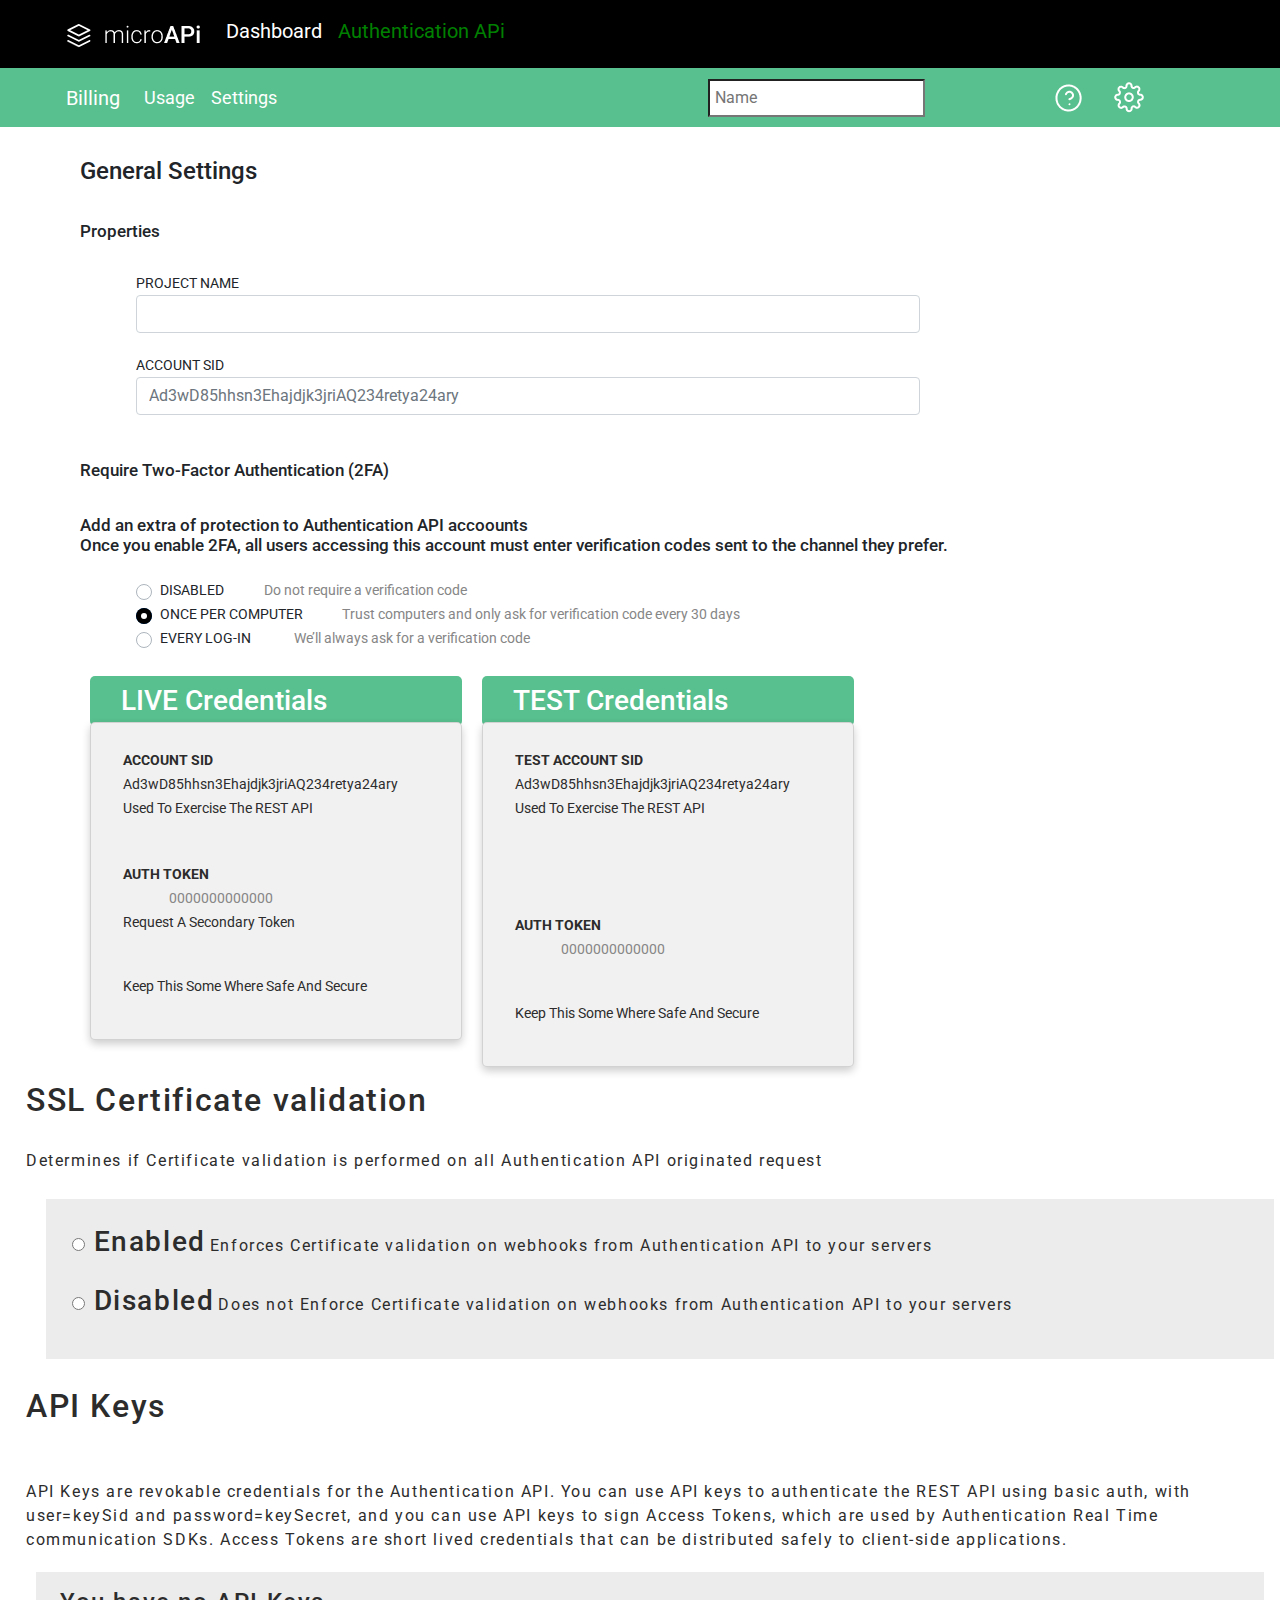
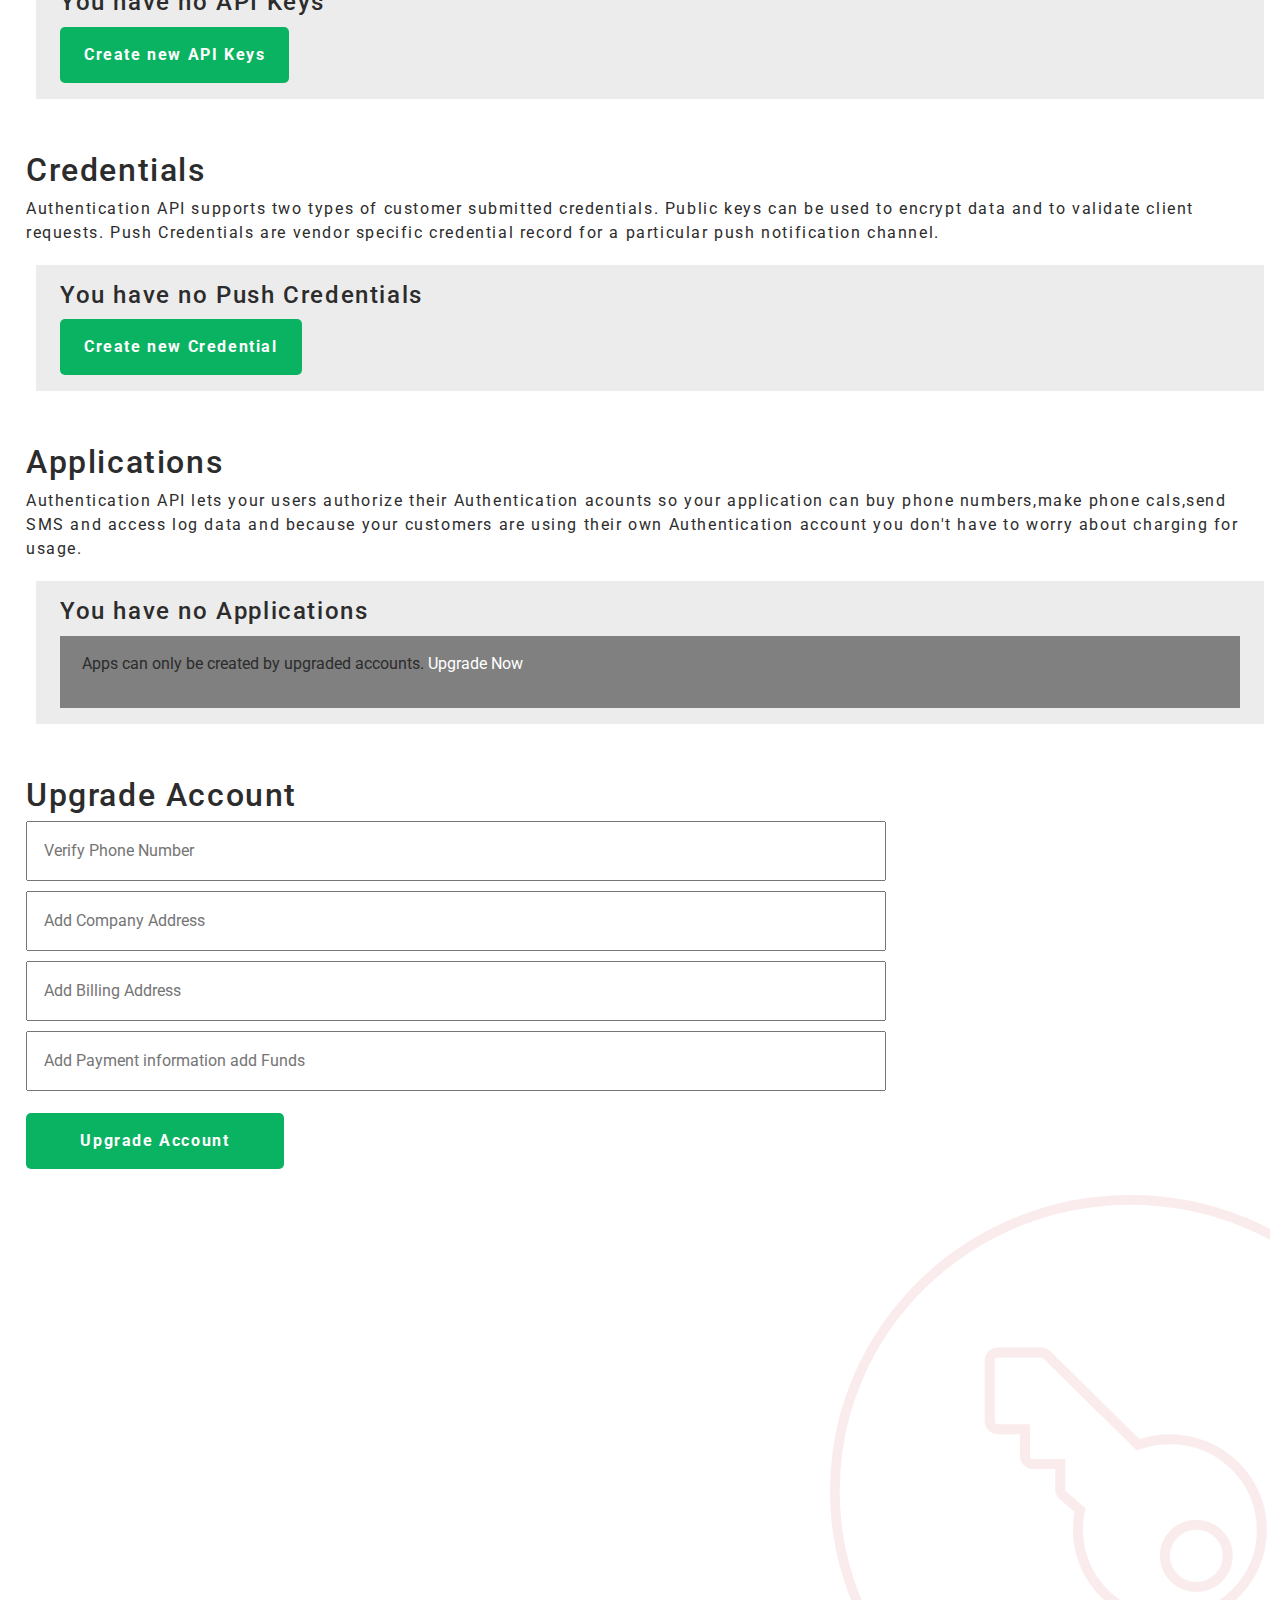
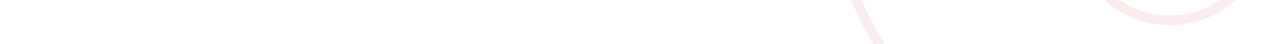
==== authset.html @ 9a60c69c "Upgrade" ====
<!doctype html>
<html lang="en">
  <head>
    <title>MicroApi</title>
    <!-- Required meta tags -->
    <meta charset="utf-8">
    <meta name="viewport" content="width=device-width, initial-scale=1, shrink-to-fit=no">

    <!-- Bootstrap CSS -->
    <link href='https://fonts.googleapis.com/css?family=Roboto' rel='stylesheet'>
    <link rel="stylesheet" href="https://stackpath.bootstrapcdn.com/bootstrap/4.3.1/css/bootstrap.min.css" integrity="sha384-ggOyR0iXCbMQv3Xipma34MD+dH/1fQ784/j6cY/iJTQUOhcWr7x9JvoRxT2MZw1T" crossorigin="anonymous">
    <link rel="stylesheet" href="css/authset.css">
</head>
  <body>
    <div class="second1">
      <div class="first">
          <nav class="navbar navbar-expand-lg navbar-light ">
              <a class="navbar-brand" href="index.html" style="color: white !important;">
                <img src="assets/logo.png">
              </a>                 
                <ul class="navbar-nav mr-auto mt-2 mt-lg-0">
                  <li class="nav-item active">
                      <a class="nav-link" href="index.html" class="five" style=" color:white; margin-bottom:6px; font-size: 20px !important;">Dashboard</a>
                    </li>
                  <li class="nav-item active">
                      <a class="nav-link" href="authapi.html" class="five" style=" color:green; margin-bottom:6px; font-size: 20px !important;">Authentication APi</a>
                    </li>
                  
                </ul>
          
              </div>
            </nav>
      </div>
  </div>
    <div class="second">
        <div class="first">
            <nav class="navbar navbar-expand-lg navbar-light ">
                <a class="navbar-brand" href="billings.html" style="color: white !important;">Billing</a>
            
                <button class="navbar-toggler" type="button" data-toggle="collapse" data-target="#navbarTogglerDemo02" aria-controls="navbarTogglerDemo02" aria-expanded="false" aria-label="Toggle navigation">
                  <span class="navbar-toggler-icon"></span>
                </button>
              
                <div class="collapse navbar-collapse" id="navbarTogglerDemo02">
                  <ul class="navbar-nav mr-auto mt-2 mt-lg-0">
                    <li class="nav-item active">
                      <a class="nav-link" href="usage.html" class="five"style="color:white; font-size: 18px   !important; " >Usage </a>
                    </li>
                    <li class="nav-item active">
                        <a class="nav-link" href="authset.html" class="five" style=" color:white; font-size: 18px !important;">Settings</a>
                      </li>
                    
                  </ul>
                  <form class="form-inline my-2 my-lg-0">
                    <input type="text"  placeholder="Name" id="one" style="margin-right: 100px;">
                    <img src="assets/help-circle.png" alt="" class="img1">
                    <img src="assets/settings (1).png" alt="" class="img1">
                  </form>
                </div>
              </nav>
        </div>
    </div>
          
            <section class="general">
                <div class="heading">
                    <h4>General Settings</h4>
                    <h6>Properties</h6>
                    
                </div>
                <div>
                    <form class="form">
                        <label for="name">PROJECT NAME</label>
                        <input class="form-control" type="text" id="name" />
                        
                        <label for="name">ACCOUNT SID</label>
                        <input class="form-control" type="text" id="name" placeholder="Ad3wD85hhsn3Ehajdjk3jriAQ234retya24ary" />
                        
                    </form>
                        
                        <div class="req">
                            <h6 class="req1">Require Two-Factor Authentication (2FA)</h6>
                            <h6 class="req2">Add an extra of protection to Authentication API accoounts 
                            <br>
                            Once you enable 2FA, all users accessing this account must enter verification codes sent to the channel they prefer.</h6>
                        </div>
                    
                                        
                    <!-- Group of default radios -  -->
                        <div class="radios">
                            
                    <div class="custom-control custom-radio">
                      <input type="radio" class="custom-control-input" id="defaultGroupExample1" name="groupOfDefaultRadios">
                      <label class="custom-control-label" for="defaultGroupExample1">
                                            DISABLED<span>Do not require a verification code</span> </label>
                    </div>
    
                    <!-- Group of default radios - option 2 -->
                    <div class="custom-control custom-radio">
                      <input type="radio" class="custom-control-input" id="defaultGroupExample2" name="groupOfDefaultRadios" checked>
                      <label class="custom-control-label" for="defaultGroupExample2">
                                            ONCE PER COMPUTER<span>Trust computers and only ask for verification code every 30 days</span> </label>
                    </div>
    
                    <!-- Group of default radios - option 3 -->
                    <div class="custom-control custom-radio">
                      <input type="radio" class="custom-control-input" id="defaultGroupExample3" name="groupOfDefaultRadios">
                      <label class="custom-control-label" for="defaultGroupExample3">
                                            EVERY LOG-IN <span>We’ll always ask for a verification code</span> </label>
                    </div>
                           
            
                </div>
                
                
                <div>
                    
                </div>
              
            </section>
          
          </div>
          
    <div class="container mt-4">
        <div class="row">
            <div class="column">
                <div><h3 class="rectangle">LIVE Credentials</h3></div>
              <div class="card">                  
                  <div class="card_text">
                      <p class="capz"><b>ACCOUNT SID </b><br>
                        Ad3wD85hhsn3Ehajdjk3jriAQ234retya24ary <br> Used to exercise the REST API                
                    </p>
                    </div>
<br>
                    <div class="capz">
                        <p><b> AUTH TOKEN</b><br>
                        <span class="fa fa-eye ey"> &nbsp 0000000000000</span>
                        <br>  Request a Secondary Token</p>
                        <p class="tok">Keep this some where safe and secure</p>
                    </div>
                    
            </div>
            </div>
    
            <div class="column">
                <div><h3 class="rectangle">TEST Credentials</h3></div>
              <div class="card">
                <div class="card_text">
                    <p class="capz"><b> TEST ACCOUNT SID </b><br>
                        Ad3wD85hhsn3Ehajdjk3jriAQ234retya24ary <br> Used to exercise the REST API
                  </p>
                  </div>
<br>
                  <div class="capz">
                      <p><b> AUTH TOKEN</b><br>
                      <span class="fa fa-eye ey"> &nbsp 0000000000000</span>
                      <br> <p class="space"></p> </p>
                      <p class="tok">Keep this some where safe and secure</p>
                  </div>
              </div>
            </div>    
          </div>
    </div>
    </div>    
  <section class="ssl-certificate-container">
    <div class="title-and-check-container">
      <div class="title-container">
        <h2>SSL Certificate validation</h2>
        <p>Determines if Certificate validation is performed on all Authentication API originated request</p>
      </div>
      <div class="checks">
        <div class="enablement">
        <h3><input type="radio" class="radio-btn" name="enable">  Enabled</h3>
        <p>Enforces Certificate validation on webhooks from Authentication API to your servers</p>
        </div>
        <div class="enablement">
          <h3><input type="radio" class="radio-btn" name="enable"> Disabled</h3>
          <p>Does not Enforce Certificate validation on webhooks from Authentication API to your servers</p>
        </div>
      </div>
    </div>
    <div class="api-keys-container div-style">
      <h2 class="div-style-title api-key mt-5 py-5">API Keys</h2>
      <p class="div-style-text">API Keys are revokable credentials for the Authentication API. You can use API keys to authenticate the REST API using basic auth, with user=keySid and password=keySecret, and you can use API keys to sign Access Tokens, which are used by Authentication Real Time communication SDKs. Access Tokens are short lived credentials that can be distributed safely to client-side applications.</p>
      <div class="confirm-ownership">
        <h4>You have no API Keys</h4>
        <button class="btn tablet-pos">Create new API Keys</button>
      </div>
    </div>
    <div class="credentials-container div-style">
      <h2 class="div-style-title">Credentials</h2>
      <p class="div-style-text">Authentication API supports two types of customer submitted credentials. Public keys can be used to encrypt data and to validate client requests. Push Credentials are vendor specific credential record for a particular push notification channel.</p>
      <div class="confirm-ownership">
        <h4>You have no Push Credentials</h4>
        <button class="btn">Create new Credential</button>
      </div>
    </div>
    <div class="applications-container div-style">
      <h2 class="div-style-title">Applications</h2>
      <p class="div-style-text">Authentication API lets your users authorize their Authentication acounts so your application can buy phone numbers,make phone cals,send SMS and access log data and because your customers are using their own Authentication account you don't have to worry about charging for usage. </p>
        <div class="confirm-ownership info-container">
          <h4>You have no Applications</h4>
          <div class="info">
            <i class="fa fa-info-circle"></i> <p> Apps can only be created by upgraded accounts. <a href="#">Upgrade Now</a></p>
          </div>
        </div>
    </div>

    <div class="upgrade-account-form-container div-style">
      <h2 class="div-style-title mobile-pos">Upgrade Account</h2>
      <form action="" class="upgrade-form">
        <input class="upgrade-input-field" type="text" placeholder="Verify Phone Number">
        <input class="upgrade-input-field"  type="text" placeholder="Add Company Address">
        <input class="upgrade-input-field"  type="text" placeholder="Add Billing Address">
        <input class="upgrade-input-field"  type="text" placeholder="Add Payment information add Funds">
        <button class="btn upgrade-btn">Upgrade Account</button>
      </form>
    </div>

    <!-- <div class="pricing-container">
      <button class="features-pricing-btn btn">Features & Pricing</button>
      <button class="get-started-btn btn">Get Started</button>
    </div>
    <div class="description-text-container">
      <p class="description-text">
        Authentication API allows you to implement a two-factor Authentication (2FA), password-less login and phone verification into your applications.
      </p>
      <p class="description-text">
        it supports voice calls,SMS,software and hardware tokens as well as modern push notification Authentication.
      </p>
    </div> -->
      <div class="background-image">
        <svg width="440" height="449" viewBox="0 0 440 449" fill="none" xmlns="http://www.w3.org/2000/svg">
          <g opacity="0.1">
            <path
              d="M300.34 586.874C137.072 586.874 4.8407 456.513 4.8407 295.857C4.8407 135.201 137.072 4.8404 300.34 4.8404C463.609 4.8404 595.84 135.201 595.84 295.857C595.84 456.513 463.609 586.874 300.34 586.874Z"
              stroke="#D14E4E" stroke-width="9.6808" />
            <path
              d="M249.491 317.917L250.03 315.103L247.874 313.215L232.988 300.181C232.123 299.423 231.435 298.497 230.966 297.468C230.497 296.439 230.256 295.328 230.256 294.205V274V269H225.256H203.214C198.6 269 194.988 265.335 194.988 260.972V239.259V234.259H189.988H167.946C163.332 234.259 159.721 230.594 159.721 226.231V165.435C159.721 161.071 163.332 157.407 167.946 157.407L210.961 157.407C213.166 157.407 215.267 158.271 216.804 159.784C216.804 159.784 216.804 159.785 216.804 159.785L305.965 247.614L308.129 249.746L311.019 248.808C320.09 245.861 329.787 244.259 339.874 244.259C390.747 244.259 431.858 284.864 431.859 334.795C431.859 384.883 390.905 425.333 339.873 425.333C289.001 425.333 247.889 384.728 247.889 334.796C247.889 329.027 248.443 323.387 249.491 317.917ZM366.324 329.796C349.026 329.796 334.874 343.629 334.874 360.852C334.874 378.074 349.026 391.907 366.324 391.907C383.623 391.907 397.775 378.074 397.775 360.852C397.775 343.629 383.623 329.796 366.324 329.796Z"
              stroke="#D14E4E" stroke-width="10" />
          </g>
        </svg>
      </div>
  </section>


    <!-- Optional JavaScript -->
    <!-- jQuery first, then Popper.js, then Bootstrap JS -->
    <script src="https://code.jquery.com/jquery-3.3.1.slim.min.js" integrity="sha384-q8i/X+965DzO0rT7abK41JStQIAqVgRVzpbzo5smXKp4YfRvH+8abtTE1Pi6jizo" crossorigin="anonymous"></script>
    <script src="https://cdnjs.cloudflare.com/ajax/libs/popper.js/1.14.7/umd/popper.min.js" integrity="sha384-UO2eT0CpHqdSJQ6hJty5KVphtPhzWj9WO1clHTMGa3JDZwrnQq4sF86dIHNDz0W1" crossorigin="anonymous"></script>
    <script src="https://stackpath.bootstrapcdn.com/bootstrap/4.3.1/js/bootstrap.min.js" integrity="sha384-JjSmVgyd0p3pXB1rRibZUAYoIIy6OrQ6VrjIEaFf/nJGzIxFDsf4x0xIM+B07jRM" crossorigin="anonymous"></script>
  </body>
</html>
---- css/authset.css ----
.first{
    margin-left:50px;
    margin-right: 120px;
}
.second{
    background: #58BF8E
}
.second1{
  background:black;
}

.img1{
    margin-left: 30px;
}

.four{
    background-image: url(./Vector\ \(8\).png) right !important;
}
#one{
    background: url(./Vector\ \(8\).png) right no-repeat;
    background-color: white ;
    background-position-x: 150px;
    padding: 5px 5px;
    
}
.five{
    font-size: 100px !important;
}
a:hover{
    border-bottom: 2px solid white !important;
}



@media(max-width:375px){
    .first{
        margin-left: 10px;
        margin-right: 10px;
    }
    .img1{
        margin-left: 10px;
    }
}



@media(min-width:376px) and (max-width:500px){
    .first{
        margin-left: 10px;
        margin-right: 10px;
    }
}


@media(min-width:501px) and (max-width:768px){
    .first{
        margin-left: 10px;
        margin-right: 10px;
    }

}

@media(min-width:769px) and (max-width:1200px){
    .first{
        margin-left: 10px;
        margin-right: 10px;
    }

}
/* desktop styles  */
@media only screen and (min-width:961px){
    /* styles for ssl certificate container */
    .ssl-certificate-container{
        position: relative;
        margin:10px;
    }
    .title-and-check-container{
      margin:10px 0px;
      padding:1rem;
      height: 200px;
    }
    .title-and-check-container h2{
      letter-spacing: var(--mainSpacing);
      color:var(--mainBlack);
    }
    .title-and-check-container p{
      letter-spacing: var(--mainSpacing);
      color:var(--mainBlack);
    }
    
    
    .checks{
      padding:1rem;
      margin-top: 10px;
      margin-bottom: 10px;
      margin-left: 20px;
      background:var(--mainGrey);
      width:100%;
    
    }
    .enablement{
      margin:10px;
    }
    .checks radio,h3,p{
      display:inline-block;
    }
    
    .checks h3,p{
      color:var(--mainBlack);
    }
    .checks h3{
      letter-spacing: var(--mainSpacing);
    }
    .div-style{
      margin:10px 0;
      padding:1rem;
    }
    .div-style-title{
      color:var(--mainBlack);
      letter-spacing: var(--mainSpacing);
      margin-bottom: 7px;
    }
    .div-style-text{
      color:var(--mainBlack);
      letter-spacing: var(--mainSpacing);
      margin-bottom: 10px;
      /* font-family: 'Overpass', sans-serif; */
    }
    .confirm-ownership{
      background:var(--mainGrey);
      width:100%;
      padding:1rem 1.5rem;
      margin:10px;
    }
    .confirm-ownership h4{
      color:var(--mainBlack);
      margin-bottom:10px;
      letter-spacing: var(--mainSpacing);
    }
    .credentials-container{
      margin:10px 0;
      margin-bottom: 10px;
      padding: 1rem;
    }
    .info{
      background:grey;
      padding:1rem 1.4rem;
    }
    .fa-info-circle{
      color:var(--mainWhite);
      cursor: pointer;
    }
    .info a{
      text-decoration: none;
      color:var(--mainWhite);
    }
    
    .upgrade-form{
      display:flex;
      flex-direction: column;
      justify-content: space-between;
      width:70%;
    }
    .upgrade-input-field{
      padding:1rem;
      margin-bottom: 10px;
      transition: var(--maingTransition);
      font-size: 1em;
    }
    .upgrade-input-field:hover{
      border:2px solid var(--mainGreen);
    }
    .upgrade-btn{
      margin-top:12px;
      width:30%;
    }
    
    .btn{
      padding:1rem 1.5rem;
      border:none;
      background:var(--mainGreen);
      color:var(--mainWhite);
      font-weight: bold;
      letter-spacing: var(--mainSpacing);
      transition:var(--maingTransition);
      cursor: pointer;
      margin-right:10px;
      border-radius: 5px;
    }
    .btn:hover{
      background:var(--mainWhite);
      border:1px solid var(--mainGreen);
      color:var(--mainGreen);
    }
    .description-text-container{
      margin:10px 0px;
      padding:1rem;
    }
    .description-text{
      color:var(--mainBlack);
      letter-spacing: var(--mainSpacing);
      margin:10px;
    }
    .background-image{
      position: absolute;
      right: 0px;
    }
    /* end of styles for the ssl certificate container */
    }
    /* end of desktop styles */
    /* ============================== */
    /* mobile styles  */
@media only screen and (max-width:400px){
    /* styles for ssl certificate container */

  .ssl-certificate-container{
    display: flex;
    flex-direction: column;
    margin:10px;
  }
  .title-and-check-container{
    display: flex;
    flex-direction: column;
    margin:10px 0px;
    padding:1rem;
  }
  .title-and-check-container h2{
    letter-spacing: var(--mainSpacing);
    font-size:1em;
    color:var(--mainBlack);
  }
  .title-and-check-container p{
    font-size: .9rem;
    letter-spacing: var(--mainSpacing);
    color:var(--mainBlack);
  }

.checks{
  padding:1rem;
  margin-top: 10px;
  margin-bottom: 10px;
  background:var(--mainGrey);
  width:100%;
  display: flex;

}
.checks radio,h3,p{
  display:inline-block;
}
.checks h3,p{
  color:var(--mainBlack);

}
.checks h3{
  letter-spacing: var(--mainSpacing);
}

.div-style{
  margin:10px 0;
  padding:1rem;
  text-align: center;
}
.div-style-title{
  color:var(--mainBlack);
  letter-spacing: var(--mainSpacing);
  margin-bottom: 7px;
  text-align: center;
}
.div-style-text{
  color:var(--mainBlack);
  letter-spacing: var(--mainSpacing);
  margin-bottom: 10px;
}

.confirm-ownership{
  background:var(--mainGrey);
  width:100%;
  padding:1rem 1.5rem;
  margin:10px;
  display: flex;
  flex-direction: column;
  justify-content: space-between;
}
.confirm-ownership h4{
  text-align: center;
  color:var(--mainBlack);
  margin-bottom:20px;
  letter-spacing: var(--mainSpacing);
}
.info-container{
  display:flex;
}
.info{
  background:grey;
  padding:1rem 1.4rem;
  display: flex;
  flex-direction: column;
}
.fa-info-circle{
  color:var(--mainWhite);
  cursor: pointer;
  text-align: center;
  font-size: 2rem;
}
.info a{
  text-decoration: none;
  color:var(--mainWhite);
}

.upgrade-form{
  display:flex;
  flex-direction: column;
  justify-content: space-between;
  width:100%;
  margin:auto;
}
.mobile-pos{
  text-align: center;
  margin-bottom: 10px;
}
.upgrade-input-field{
  padding:1rem;
  margin-bottom: 10px;
  transition: var(--maingTransition);
  font-size: 1em;
}
.upgrade-input-field:hover{
  border:2px solid var(--mainGreen);
}
.upgrade-btn{
  margin-top:12px;
  width:30%;
}

.btn{
  padding:1rem 1.5rem;
  border:none;
  background:var(--mainGreen);
  color:var(--mainWhite);
  font-weight: bold;
  letter-spacing: var(--mainSpacing);
  transition:var(--maingTransition);
  cursor: pointer;
  margin-right:10px;
  border-radius: 5px;
}
.btn:hover{
  background:var(--mainWhite);
  border:1px solid var(--mainGreen);
  color:var(--mainGreen);
}
.description-text-container{
  margin:10px 0px;
  padding:1rem;
}
.description-text{
  color:var(--mainBlack);
  letter-spacing: var(--mainSpacing);
  margin:10px;
}
.background-image{
  position: absolute;
  right: 0px;
}
/* end of styles for the ssl certificate container */

  .btn{
    padding:1rem 1.5rem;
    border:none;
    background:var(--mainGreen);
    color:var(--mainWhite);
    font-weight: bold;
    letter-spacing: var(--mainSpacing);
    transition:var(--maingTransition);
    cursor: pointer;
    margin-right:10px;
    border-radius: 5px;
    width:100%;
  }
  .btn:hover{
    background:var(--mainWhite);
    border:1px solid var(--mainGreen);
    color:var(--mainGreen);
  }
  .description-text-container{
    margin:10px 0px;
    padding:1rem;
    display: flex;
    flex-direction: column;

  }
  .description-text{
    color:var(--mainBlack);
    letter-spacing: var(--mainSpacing);
    margin:10px;
    flex-wrap: wrap;

  }
  .background-image{
    position: absolute;
    right: 0px;
  }
/* end of styles for the ssl certificate container */
}
/* end of mobile styles */
/* ======================================= */
/* browser defaults styles resets */
*{
    margin:0;
    padding:0;
    box-sizing: border-box;
  }
  /* style varibles */
  :root{
    --maingTransition:all 0.3s linear;
    --mainSpacing:0.1rem;
    --mainBlack:#2c2c2c;
    --mainGrey:#ececec;
    --mainWhite:#fff;
    --mainGreen:#0ab361;
  }
  * {
    box-sizing: border-box;
  }
  
  /* Float four columns side by side */
  .column {
    width: 35%;
    height:100%;
    padding: 0 10px;
  }
  
  /* Remove extra left and right margins, due to padding */
  .row {margin: 0 -5px;}
  
  /* Clear floats after the columns */
  .row:after {
    content: "";
    display: table;
    clear: both;
  }
  .card {
    box-shadow: 0 4px 8px 0 rgba(0, 0, 0, 0.2);
    padding: 16px;    
    background: #F2F1F1;
    /* border: 1px solid #926262; */
/* box-sizing: border-box; */
border-radius: 5px;
transition: 2s;
margin: -12px 0;

    
  }
  .card:hover{

  }


.capz{
    font-family: Roboto;
    font-style: normal;
    font-weight: normal;
    font-size: 14px;
    line-height: 24px;
    text-transform: capitalize;
    margin: 9px 16px;

}

p.tok {
    margin-top: 24px;
}

p.space {
    margin: 46px 0;
}

h3.rectangle {
    background: #58BF8E;
    border-radius: 5px;
    padding: 8px 31px;
    transition: 2s;
    color: #fff;
    width: 372px;
}
h3.rectangle:hover{
    background:#fff;
    color: #000;
}

@media screen and (max-width: 600px) {
    .column {
      width: 100%;
      display: block;
      margin-bottom: 20px;    
      margin: 16px -33px
    }

    .capz{
        margin: 0 -12px;
    }
  }
  .general {
    margin: 0px 80px;
    margin-top: 30px;
}

h2{
    margin-bottom: 30px;
    
}

h6 {
    font-size: 105%;
    margin-top: 35px
}

.heading {
    margin-bottom: 50px;
}

.form {
    position: relative;
    width: 70%;
    left: 5%;
    padding: px;
    top: -20px
}

label {
    font-size: 85%
}

.form-control {
    margin-bottom: 20px;    
}

label {
    margin-bottom: -5px;
}



.radios {
    display: block;
    position: ;
    margin-top: 15px;
    left: 4%;
    margin-left: 5%;
}

.req h6{
    position: relative;
    font-size: ;
    top: -10px
}
.req2 {
    position: relative;
    top: 10px;
}

.radio1 p{
    position: absolute;
    color: aqua;
}

span {
    position: relative;
    left: 40px;
    color: #868686;
}

.custom-radio .custom-control-input:checked~.custom-control-label::before,
.custom-radio .custom-control-input:checked~.custom-control-label::after {
    background-color: black;  /* green */
    /* this bg image SVG is just a white circle, you can replace it with any valid SVG code */
    border-radius: 50%;
}
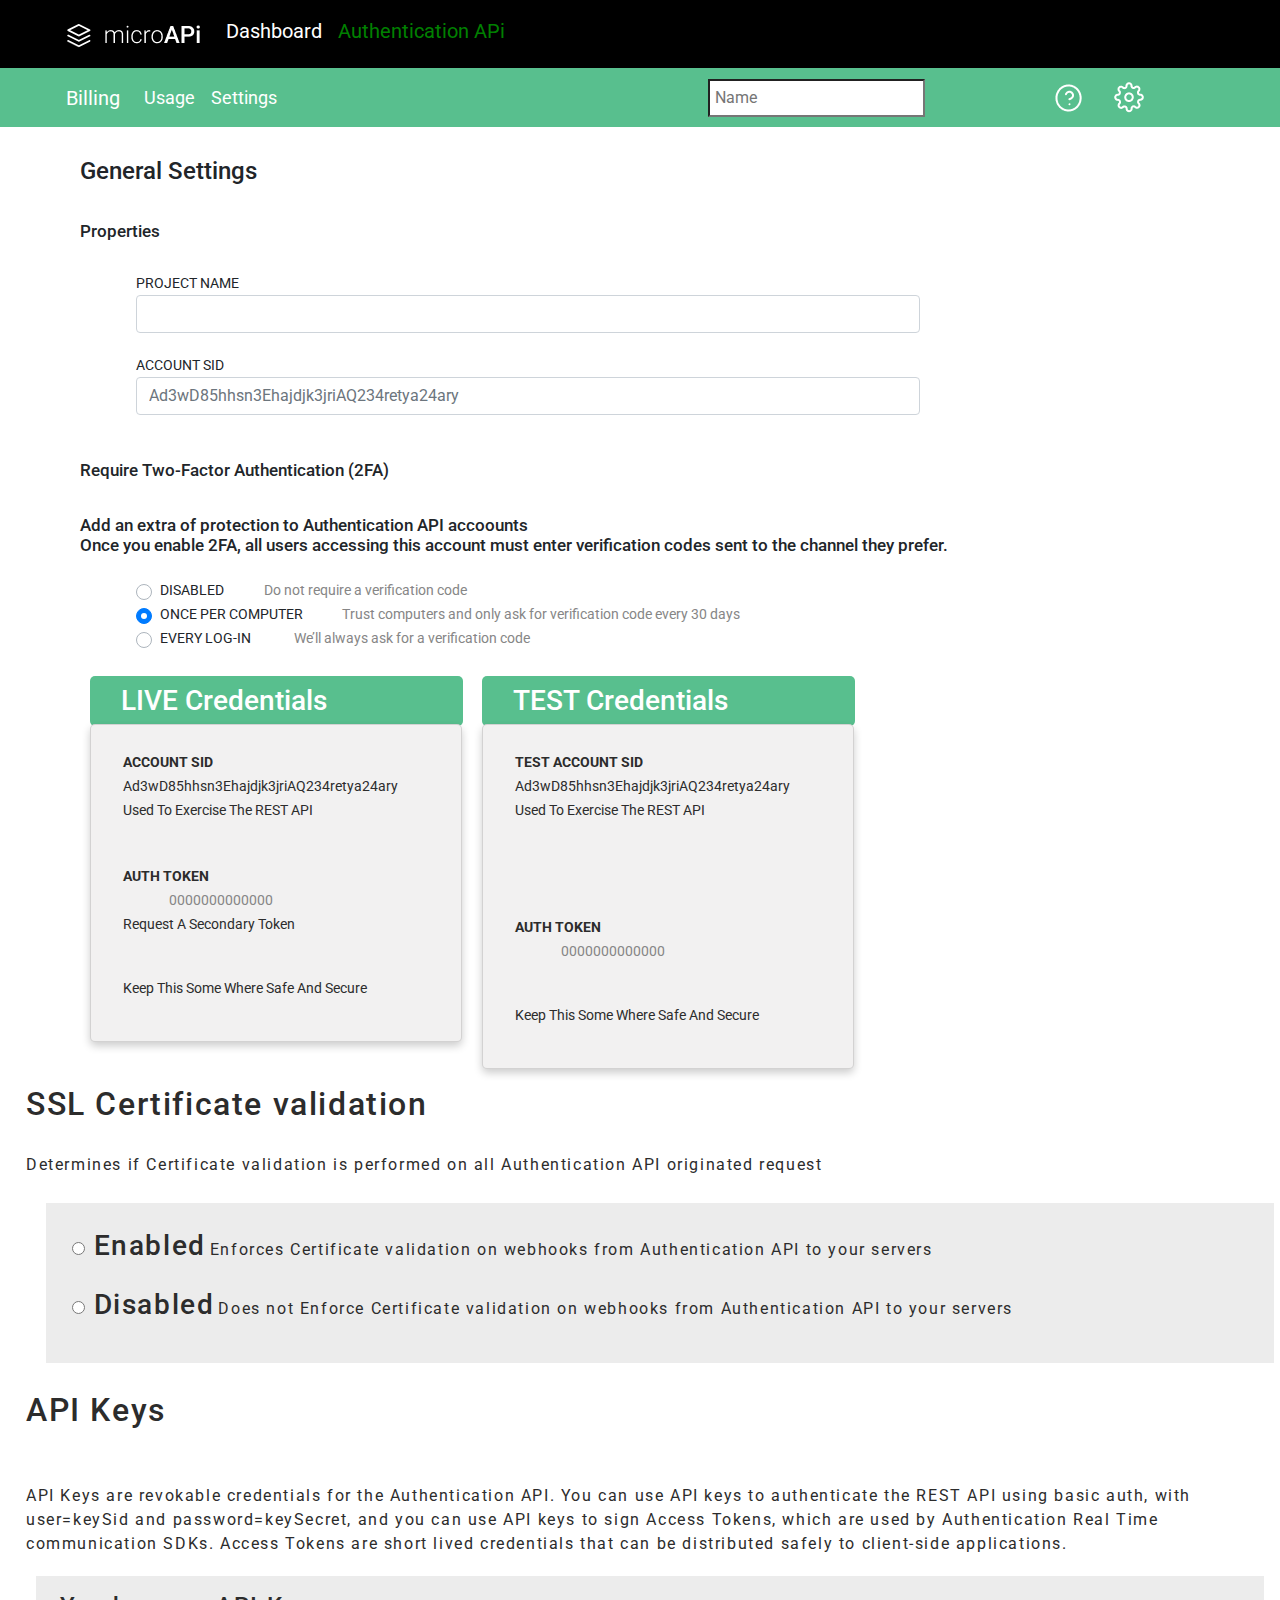
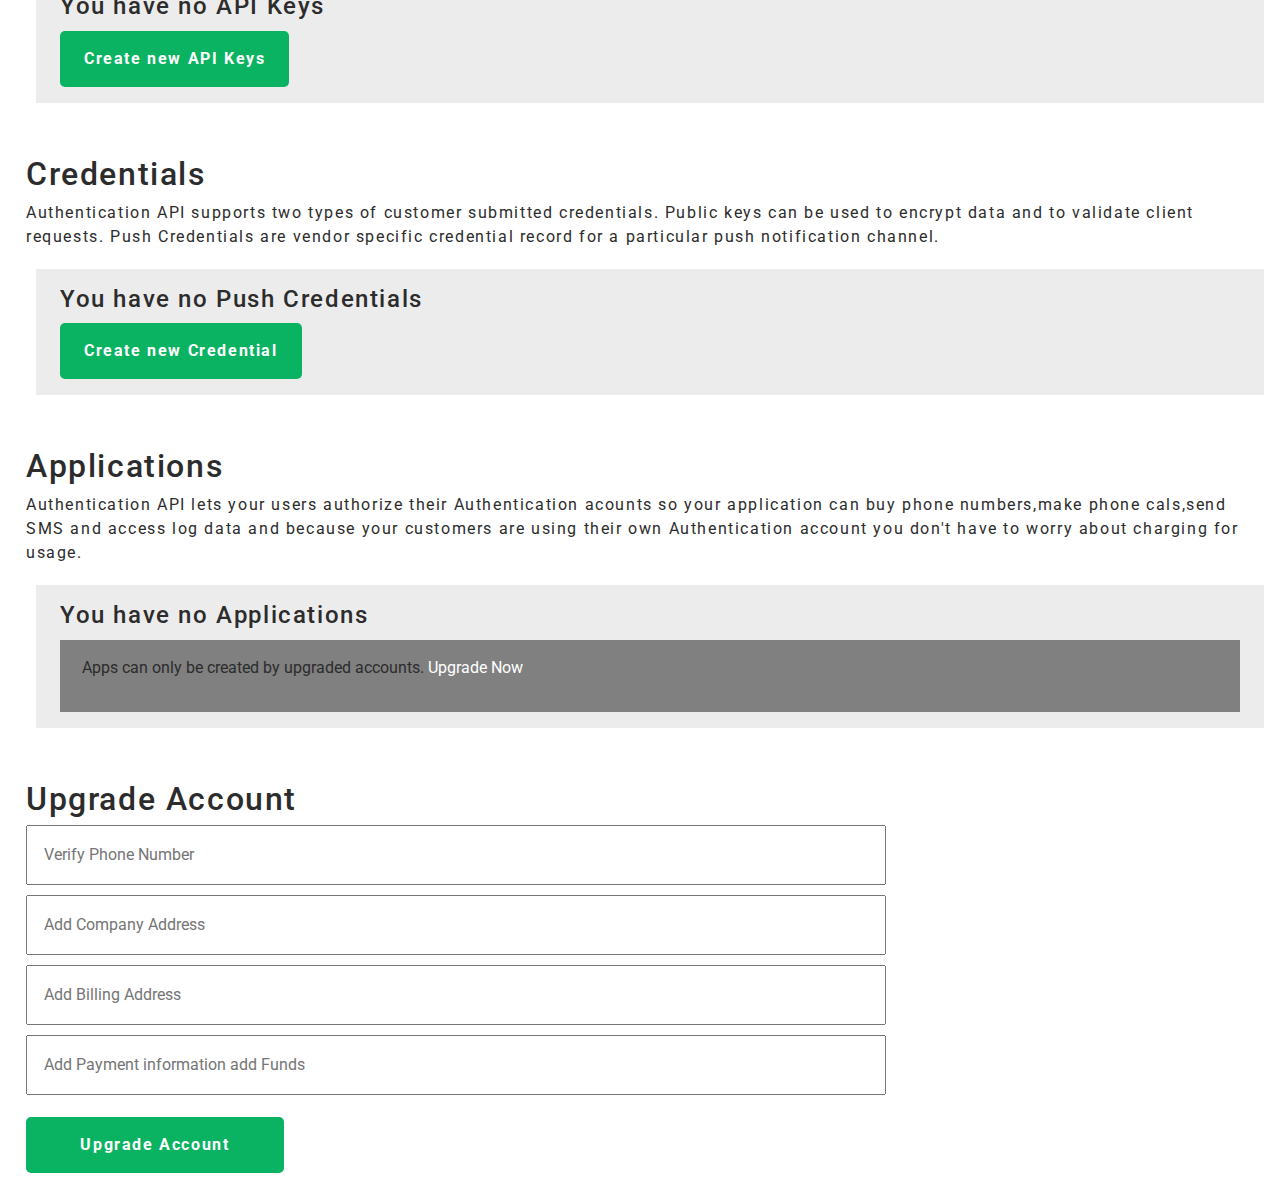
==== commit 0a1e17c4: "Updates" ====
--- a/authset.html
+++ b/authset.html
@@ -1,166 +1,176 @@
 <!doctype html>
 <html lang="en">
-  <head>
-    <title>MicroApi</title>
-    <!-- Required meta tags -->
-    <meta charset="utf-8">
-    <meta name="viewport" content="width=device-width, initial-scale=1, shrink-to-fit=no">
-
-    <!-- Bootstrap CSS -->
-    <link href='https://fonts.googleapis.com/css?family=Roboto' rel='stylesheet'>
-    <link rel="stylesheet" href="https://stackpath.bootstrapcdn.com/bootstrap/4.3.1/css/bootstrap.min.css" integrity="sha384-ggOyR0iXCbMQv3Xipma34MD+dH/1fQ784/j6cY/iJTQUOhcWr7x9JvoRxT2MZw1T" crossorigin="anonymous">
-    <link rel="stylesheet" href="css/authset.css">
+
+<head>
+  <title>MicroApi</title>
+  <!-- Required meta tags -->
+  <meta charset="utf-8">
+  <meta name="viewport" content="width=device-width, initial-scale=1, shrink-to-fit=no">
+
+  <!-- Bootstrap CSS -->
+  <link href='https://fonts.googleapis.com/css?family=Roboto' rel='stylesheet'>
+  <link rel="stylesheet" href="https://stackpath.bootstrapcdn.com/bootstrap/4.3.1/css/bootstrap.min.css" integrity="sha384-ggOyR0iXCbMQv3Xipma34MD+dH/1fQ784/j6cY/iJTQUOhcWr7x9JvoRxT2MZw1T" crossorigin="anonymous">
+  <link rel="stylesheet" href="css/authset.css">
 </head>
-  <body>
-    <div class="second1">
-      <div class="first">
-          <nav class="navbar navbar-expand-lg navbar-light ">
-              <a class="navbar-brand" href="index.html" style="color: white !important;">
-                <img src="assets/logo.png">
-              </a>                 
-                <ul class="navbar-nav mr-auto mt-2 mt-lg-0">
-                  <li class="nav-item active">
-                      <a class="nav-link" href="index.html" class="five" style=" color:white; margin-bottom:6px; font-size: 20px !important;">Dashboard</a>
-                    </li>
-                  <li class="nav-item active">
-                      <a class="nav-link" href="authapi.html" class="five" style=" color:green; margin-bottom:6px; font-size: 20px !important;">Authentication APi</a>
-                    </li>
-                  
-                </ul>
-          
-              </div>
-            </nav>
-      </div>
-  </div>
-    <div class="second">
-        <div class="first">
-            <nav class="navbar navbar-expand-lg navbar-light ">
-                <a class="navbar-brand" href="billings.html" style="color: white !important;">Billing</a>
-            
-                <button class="navbar-toggler" type="button" data-toggle="collapse" data-target="#navbarTogglerDemo02" aria-controls="navbarTogglerDemo02" aria-expanded="false" aria-label="Toggle navigation">
-                  <span class="navbar-toggler-icon"></span>
-                </button>
-              
-                <div class="collapse navbar-collapse" id="navbarTogglerDemo02">
-                  <ul class="navbar-nav mr-auto mt-2 mt-lg-0">
-                    <li class="nav-item active">
-                      <a class="nav-link" href="usage.html" class="five"style="color:white; font-size: 18px   !important; " >Usage </a>
-                    </li>
-                    <li class="nav-item active">
-                        <a class="nav-link" href="authset.html" class="five" style=" color:white; font-size: 18px !important;">Settings</a>
-                      </li>
-                    
-                  </ul>
-                  <form class="form-inline my-2 my-lg-0">
-                    <input type="text"  placeholder="Name" id="one" style="margin-right: 100px;">
-                    <img src="assets/help-circle.png" alt="" class="img1">
-                    <img src="assets/settings (1).png" alt="" class="img1">
-                  </form>
-                </div>
-              </nav>
-        </div>
-    </div>
-          
-            <section class="general">
-                <div class="heading">
-                    <h4>General Settings</h4>
-                    <h6>Properties</h6>
-                    
-                </div>
-                <div>
-                    <form class="form">
-                        <label for="name">PROJECT NAME</label>
-                        <input class="form-control" type="text" id="name" />
-                        
-                        <label for="name">ACCOUNT SID</label>
-                        <input class="form-control" type="text" id="name" placeholder="Ad3wD85hhsn3Ehajdjk3jriAQ234retya24ary" />
-                        
-                    </form>
-                        
-                        <div class="req">
-                            <h6 class="req1">Require Two-Factor Authentication (2FA)</h6>
-                            <h6 class="req2">Add an extra of protection to Authentication API accoounts 
-                            <br>
-                            Once you enable 2FA, all users accessing this account must enter verification codes sent to the channel they prefer.</h6>
-                        </div>
-                    
-                                        
-                    <!-- Group of default radios -  -->
-                        <div class="radios">
-                            
-                    <div class="custom-control custom-radio">
-                      <input type="radio" class="custom-control-input" id="defaultGroupExample1" name="groupOfDefaultRadios">
-                      <label class="custom-control-label" for="defaultGroupExample1">
-                                            DISABLED<span>Do not require a verification code</span> </label>
-                    </div>
-    
-                    <!-- Group of default radios - option 2 -->
-                    <div class="custom-control custom-radio">
-                      <input type="radio" class="custom-control-input" id="defaultGroupExample2" name="groupOfDefaultRadios" checked>
-                      <label class="custom-control-label" for="defaultGroupExample2">
-                                            ONCE PER COMPUTER<span>Trust computers and only ask for verification code every 30 days</span> </label>
-                    </div>
-    
-                    <!-- Group of default radios - option 3 -->
-                    <div class="custom-control custom-radio">
-                      <input type="radio" class="custom-control-input" id="defaultGroupExample3" name="groupOfDefaultRadios">
-                      <label class="custom-control-label" for="defaultGroupExample3">
-                                            EVERY LOG-IN <span>We’ll always ask for a verification code</span> </label>
-                    </div>
-                           
-            
-                </div>
-                
-                
-                <div>
-                    
-                </div>
-              
-            </section>
-          
-          </div>
-          
-    <div class="container mt-4">
-        <div class="row">
-            <div class="column">
-                <div><h3 class="rectangle">LIVE Credentials</h3></div>
-              <div class="card">                  
-                  <div class="card_text">
-                      <p class="capz"><b>ACCOUNT SID </b><br>
-                        Ad3wD85hhsn3Ehajdjk3jriAQ234retya24ary <br> Used to exercise the REST API                
-                    </p>
-                    </div>
-<br>
-                    <div class="capz">
-                        <p><b> AUTH TOKEN</b><br>
-                        <span class="fa fa-eye ey"> &nbsp 0000000000000</span>
-                        <br>  Request a Secondary Token</p>
-                        <p class="tok">Keep this some where safe and secure</p>
-                    </div>
-                    
+
+<body>
+  <div class="second1">
+    <div class="first">
+        <nav class="navbar navbar-expand-lg navbar-light ">
+            <a class="navbar-brand" href="#" style="color: white !important;">
+              <img src="assets/logo.png">
+            </a>
+              <ul class="navbar-nav mr-auto mt-2 mt-lg-0">
+                <li class="nav-item active">
+                    <a class="nav-link" href="index.html" class="five" style=" color:white; margin-bottom:6px; font-size: 20px !important;">Dashboard</a>
+                  </li>
+                <li class="nav-item active">
+                    <a class="nav-link" href="authapi.html" class="five" style=" color:green; margin-bottom:6px; font-size: 20px !important;">Authentication APi</a>
+                  </li>
+
+              </ul>
+
             </div>
-            </div>
-    
-            <div class="column">
-                <div><h3 class="rectangle">TEST Credentials</h3></div>
-              <div class="card">
-                <div class="card_text">
-                    <p class="capz"><b> TEST ACCOUNT SID </b><br>
-                        Ad3wD85hhsn3Ehajdjk3jriAQ234retya24ary <br> Used to exercise the REST API
-                  </p>
-                  </div>
-<br>
-                  <div class="capz">
-                      <p><b> AUTH TOKEN</b><br>
-                      <span class="fa fa-eye ey"> &nbsp 0000000000000</span>
-                      <br> <p class="space"></p> </p>
-                      <p class="tok">Keep this some where safe and secure</p>
-                  </div>
-              </div>
-            </div>    
-          </div>
-    </div>
-    </div>    
+          </nav>
+    </div>
+</div>
+
+
+  <div class="second">
+    <div class="first">
+      <nav class="navbar navbar-expand-lg navbar-light ">
+        <a class="navbar-brand" href="billings.html" style="color: white !important;">Billing</a>
+
+        <button class="navbar-toggler" type="button" data-toggle="collapse" data-target="#navbarTogglerDemo02" aria-controls="navbarTogglerDemo02" aria-expanded="false" aria-label="Toggle navigation">
+          <span class="navbar-toggler-icon"></span>
+        </button>
+
+        <div class="collapse navbar-collapse" id="navbarTogglerDemo02">
+          <ul class="navbar-nav mr-auto mt-2 mt-lg-0">
+            <li class="nav-item active">
+              <a class="nav-link" href="usage.html" class="five" style="color:white; font-size: 18px   !important; ">Usage </a>
+            </li>
+            <li class="nav-item active">
+              <a class="nav-link" href="authset.html" class="five" style=" color:white; font-size: 18px !important;">Settings</a>
+            </li>
+
+          </ul>
+          <form class="form-inline my-2 my-lg-0">
+            <input type="text" placeholder="Name" id="one" style="margin-right: 100px;">
+            <img src="assets/help-circle.png" alt="" class="img1">
+            <img src="assets/settings (1).png" alt="" class="img1">
+          </form>
+        </div>
+      </nav>
+    </div>
+  </div>
+
+  <section class="general">
+    <div class="heading">
+      <h4>General Settings</h4>
+      <h6>Properties</h6>
+
+    </div>
+    <div>
+      <form class="form">
+        <label for="name">PROJECT NAME</label>
+        <input class="form-control" type="text" id="name" />
+
+        <label for="name">ACCOUNT SID</label>
+        <input class="form-control" type="text" id="name" placeholder="Ad3wD85hhsn3Ehajdjk3jriAQ234retya24ary" />
+
+      </form>
+
+      <div class="req">
+        <h6 class="req1">Require Two-Factor Authentication (2FA)</h6>
+        <h6 class="req2">Add an extra of protection to Authentication API accoounts
+          <br>
+          Once you enable 2FA, all users accessing this account must enter verification codes sent to the channel they prefer.</h6>
+      </div>
+
+
+      <!-- Group of default radios -  -->
+      <div class="radios">
+
+        <div class="custom-control custom-radio">
+          <input type="radio" class="custom-control-input" id="defaultGroupExample1" name="groupOfDefaultRadios">
+          <label class="custom-control-label" for="defaultGroupExample1">
+            DISABLED<span>Do not require a verification code</span> </label>
+        </div>
+
+        <!-- Group of default radios - option 2 -->
+        <div class="custom-control custom-radio">
+          <input type="radio" class="custom-control-input" id="defaultGroupExample2" name="groupOfDefaultRadios" checked>
+          <label class="custom-control-label" for="defaultGroupExample2">
+            ONCE PER COMPUTER<span>Trust computers and only ask for verification code every 30 days</span> </label>
+        </div>
+
+        <!-- Group of default radios - option 3 -->
+        <div class="custom-control custom-radio">
+          <input type="radio" class="custom-control-input" id="defaultGroupExample3" name="groupOfDefaultRadios">
+          <label class="custom-control-label" for="defaultGroupExample3">
+            EVERY LOG-IN <span>We’ll always ask for a verification code</span> </label>
+        </div>
+
+
+      </div>
+
+
+      <div>
+
+      </div>
+
+  </section>
+
+  </div>
+
+  <div class="container mt-4">
+    <div class="row">
+      <div class="column">
+        <div>
+          <h3 class="rectangle">LIVE Credentials</h3>
+        </div>
+        <div class="card">
+          <div class="card_text">
+            <p class="capz"><b>ACCOUNT SID </b><br>
+              Ad3wD85hhsn3Ehajdjk3jriAQ234retya24ary <br> Used to exercise the REST API
+            </p>
+          </div>
+          <br>
+          <div class="capz">
+            <p><b> AUTH TOKEN</b><br>
+              <span class="fa fa-eye ey"> &nbsp 0000000000000</span>
+              <br> Request a Secondary Token</p>
+            <p class="tok">Keep this some where safe and secure</p>
+          </div>
+
+        </div>
+      </div>
+
+      <div class="column">
+        <div>
+          <h3 class="rectangle">TEST Credentials</h3>
+        </div>
+        <div class="card">
+          <div class="card_text">
+            <p class="capz"><b> TEST ACCOUNT SID </b><br>
+              Ad3wD85hhsn3Ehajdjk3jriAQ234retya24ary <br> Used to exercise the REST API
+            </p>
+          </div>
+          <br>
+          <div class="capz">
+            <p><b> AUTH TOKEN</b><br>
+              <span class="fa fa-eye ey"> &nbsp 0000000000000</span>
+              <br>
+            <p class="space"></p>
+            </p>
+            <p class="tok">Keep this some where safe and secure</p>
+          </div>
+        </div>
+      </div>
+    </div>
+  </div>
+  </div>
   <section class="ssl-certificate-container">
     <div class="title-and-check-container">
       <div class="title-container">
@@ -169,8 +179,8 @@
       </div>
       <div class="checks">
         <div class="enablement">
-        <h3><input type="radio" class="radio-btn" name="enable">  Enabled</h3>
-        <p>Enforces Certificate validation on webhooks from Authentication API to your servers</p>
+          <h3><input type="radio" class="radio-btn" name="enable"> Enabled</h3>
+          <p>Enforces Certificate validation on webhooks from Authentication API to your servers</p>
         </div>
         <div class="enablement">
           <h3><input type="radio" class="radio-btn" name="enable"> Disabled</h3>
@@ -180,7 +190,8 @@
     </div>
     <div class="api-keys-container div-style">
       <h2 class="div-style-title api-key mt-5 py-5">API Keys</h2>
-      <p class="div-style-text">API Keys are revokable credentials for the Authentication API. You can use API keys to authenticate the REST API using basic auth, with user=keySid and password=keySecret, and you can use API keys to sign Access Tokens, which are used by Authentication Real Time communication SDKs. Access Tokens are short lived credentials that can be distributed safely to client-side applications.</p>
+      <p class="div-style-text">API Keys are revokable credentials for the Authentication API. You can use API keys to authenticate the REST API using basic auth, with user=keySid and password=keySecret, and you can use API keys to sign Access
+        Tokens, which are used by Authentication Real Time communication SDKs. Access Tokens are short lived credentials that can be distributed safely to client-side applications.</p>
       <div class="confirm-ownership">
         <h4>You have no API Keys</h4>
         <button class="btn tablet-pos">Create new API Keys</button>
@@ -188,7 +199,8 @@
     </div>
     <div class="credentials-container div-style">
       <h2 class="div-style-title">Credentials</h2>
-      <p class="div-style-text">Authentication API supports two types of customer submitted credentials. Public keys can be used to encrypt data and to validate client requests. Push Credentials are vendor specific credential record for a particular push notification channel.</p>
+      <p class="div-style-text">Authentication API supports two types of customer submitted credentials. Public keys can be used to encrypt data and to validate client requests. Push Credentials are vendor specific credential record for a particular
+        push notification channel.</p>
       <div class="confirm-ownership">
         <h4>You have no Push Credentials</h4>
         <button class="btn">Create new Credential</button>
@@ -196,22 +208,24 @@
     </div>
     <div class="applications-container div-style">
       <h2 class="div-style-title">Applications</h2>
-      <p class="div-style-text">Authentication API lets your users authorize their Authentication acounts so your application can buy phone numbers,make phone cals,send SMS and access log data and because your customers are using their own Authentication account you don't have to worry about charging for usage. </p>
-        <div class="confirm-ownership info-container">
-          <h4>You have no Applications</h4>
-          <div class="info">
-            <i class="fa fa-info-circle"></i> <p> Apps can only be created by upgraded accounts. <a href="#">Upgrade Now</a></p>
-          </div>
-        </div>
+      <p class="div-style-text">Authentication API lets your users authorize their Authentication acounts so your application can buy phone numbers,make phone cals,send SMS and access log data and because your customers are using their own
+        Authentication account you don't have to worry about charging for usage. </p>
+      <div class="confirm-ownership info-container">
+        <h4>You have no Applications</h4>
+        <div class="info">
+          <i class="fa fa-info-circle"></i>
+          <p> Apps can only be created by upgraded accounts. <a href="#">Upgrade Now</a></p>
+        </div>
+      </div>
     </div>
 
     <div class="upgrade-account-form-container div-style">
       <h2 class="div-style-title mobile-pos">Upgrade Account</h2>
       <form action="" class="upgrade-form">
         <input class="upgrade-input-field" type="text" placeholder="Verify Phone Number">
-        <input class="upgrade-input-field"  type="text" placeholder="Add Company Address">
-        <input class="upgrade-input-field"  type="text" placeholder="Add Billing Address">
-        <input class="upgrade-input-field"  type="text" placeholder="Add Payment information add Funds">
+        <input class="upgrade-input-field" type="text" placeholder="Add Company Address">
+        <input class="upgrade-input-field" type="text" placeholder="Add Billing Address">
+        <input class="upgrade-input-field" type="text" placeholder="Add Payment information add Funds">
         <button class="btn upgrade-btn">Upgrade Account</button>
       </form>
     </div>
@@ -228,25 +242,25 @@
         it supports voice calls,SMS,software and hardware tokens as well as modern push notification Authentication.
       </p>
     </div> -->
-      <div class="background-image">
-        <svg width="440" height="449" viewBox="0 0 440 449" fill="none" xmlns="http://www.w3.org/2000/svg">
-          <g opacity="0.1">
-            <path
-              d="M300.34 586.874C137.072 586.874 4.8407 456.513 4.8407 295.857C4.8407 135.201 137.072 4.8404 300.34 4.8404C463.609 4.8404 595.84 135.201 595.84 295.857C595.84 456.513 463.609 586.874 300.34 586.874Z"
-              stroke="#D14E4E" stroke-width="9.6808" />
-            <path
-              d="M249.491 317.917L250.03 315.103L247.874 313.215L232.988 300.181C232.123 299.423 231.435 298.497 230.966 297.468C230.497 296.439 230.256 295.328 230.256 294.205V274V269H225.256H203.214C198.6 269 194.988 265.335 194.988 260.972V239.259V234.259H189.988H167.946C163.332 234.259 159.721 230.594 159.721 226.231V165.435C159.721 161.071 163.332 157.407 167.946 157.407L210.961 157.407C213.166 157.407 215.267 158.271 216.804 159.784C216.804 159.784 216.804 159.785 216.804 159.785L305.965 247.614L308.129 249.746L311.019 248.808C320.09 245.861 329.787 244.259 339.874 244.259C390.747 244.259 431.858 284.864 431.859 334.795C431.859 384.883 390.905 425.333 339.873 425.333C289.001 425.333 247.889 384.728 247.889 334.796C247.889 329.027 248.443 323.387 249.491 317.917ZM366.324 329.796C349.026 329.796 334.874 343.629 334.874 360.852C334.874 378.074 349.026 391.907 366.324 391.907C383.623 391.907 397.775 378.074 397.775 360.852C397.775 343.629 383.623 329.796 366.324 329.796Z"
-              stroke="#D14E4E" stroke-width="10" />
-          </g>
-        </svg>
-      </div>
+    <div class="background-image">
+      <svg width="440" height="449" viewBox="0 0 440 449" fill="none" xmlns="http://www.w3.org/2000/svg">
+        <g opacity="0.1">
+          <path d="M300.34 586.874C137.072 586.874 4.8407 456.513 4.8407 295.857C4.8407 135.201 137.072 4.8404 300.34 4.8404C463.609 4.8404 595.84 135.201 595.84 295.857C595.84 456.513 463.609 586.874 300.34 586.874Z" stroke="#D14E4E"
+            stroke-width="9.6808" />
+          <path
+            d="M249.491 317.917L250.03 315.103L247.874 313.215L232.988 300.181C232.123 299.423 231.435 298.497 230.966 297.468C230.497 296.439 230.256 295.328 230.256 294.205V274V269H225.256H203.214C198.6 269 194.988 265.335 194.988 260.972V239.259V234.259H189.988H167.946C163.332 234.259 159.721 230.594 159.721 226.231V165.435C159.721 161.071 163.332 157.407 167.946 157.407L210.961 157.407C213.166 157.407 215.267 158.271 216.804 159.784C216.804 159.784 216.804 159.785 216.804 159.785L305.965 247.614L308.129 249.746L311.019 248.808C320.09 245.861 329.787 244.259 339.874 244.259C390.747 244.259 431.858 284.864 431.859 334.795C431.859 384.883 390.905 425.333 339.873 425.333C289.001 425.333 247.889 384.728 247.889 334.796C247.889 329.027 248.443 323.387 249.491 317.917ZM366.324 329.796C349.026 329.796 334.874 343.629 334.874 360.852C334.874 378.074 349.026 391.907 366.324 391.907C383.623 391.907 397.775 378.074 397.775 360.852C397.775 343.629 383.623 329.796 366.324 329.796Z"
+            stroke="#D14E4E" stroke-width="10" />
+        </g>
+      </svg>
+    </div>
   </section>
 
 
-    <!-- Optional JavaScript -->
-    <!-- jQuery first, then Popper.js, then Bootstrap JS -->
-    <script src="https://code.jquery.com/jquery-3.3.1.slim.min.js" integrity="sha384-q8i/X+965DzO0rT7abK41JStQIAqVgRVzpbzo5smXKp4YfRvH+8abtTE1Pi6jizo" crossorigin="anonymous"></script>
-    <script src="https://cdnjs.cloudflare.com/ajax/libs/popper.js/1.14.7/umd/popper.min.js" integrity="sha384-UO2eT0CpHqdSJQ6hJty5KVphtPhzWj9WO1clHTMGa3JDZwrnQq4sF86dIHNDz0W1" crossorigin="anonymous"></script>
-    <script src="https://stackpath.bootstrapcdn.com/bootstrap/4.3.1/js/bootstrap.min.js" integrity="sha384-JjSmVgyd0p3pXB1rRibZUAYoIIy6OrQ6VrjIEaFf/nJGzIxFDsf4x0xIM+B07jRM" crossorigin="anonymous"></script>
-  </body>
-</html>+  <!-- Optional JavaScript -->
+  <!-- jQuery first, then Popper.js, then Bootstrap JS -->
+  <script src="https://code.jquery.com/jquery-3.3.1.slim.min.js" integrity="sha384-q8i/X+965DzO0rT7abK41JStQIAqVgRVzpbzo5smXKp4YfRvH+8abtTE1Pi6jizo" crossorigin="anonymous"></script>
+  <script src="https://cdnjs.cloudflare.com/ajax/libs/popper.js/1.14.7/umd/popper.min.js" integrity="sha384-UO2eT0CpHqdSJQ6hJty5KVphtPhzWj9WO1clHTMGa3JDZwrnQq4sF86dIHNDz0W1" crossorigin="anonymous"></script>
+  <script src="https://stackpath.bootstrapcdn.com/bootstrap/4.3.1/js/bootstrap.min.js" integrity="sha384-JjSmVgyd0p3pXB1rRibZUAYoIIy6OrQ6VrjIEaFf/nJGzIxFDsf4x0xIM+B07jRM" crossorigin="anonymous"></script>
+</body>
+
+</html>
--- a/css/authset.css
+++ b/css/authset.css
@@ -1,584 +1,629 @@
-.first{
-    margin-left:50px;
-    margin-right: 120px;
-}
-.second{
-    background: #58BF8E
-}
-.second1{
-  background:black;
-}
-
-.img1{
-    margin-left: 30px;
-}
-
-.four{
-    background-image: url(./Vector\ \(8\).png) right !important;
-}
-#one{
-    background: url(./Vector\ \(8\).png) right no-repeat;
-    background-color: white ;
-    background-position-x: 150px;
-    padding: 5px 5px;
-    
-}
-.five{
-    font-size: 100px !important;
-}
-a:hover{
-    border-bottom: 2px solid white !important;
-}
-
-
-
-@media(max-width:375px){
-    .first{
-        margin-left: 10px;
-        margin-right: 10px;
-    }
-    .img1{
-        margin-left: 10px;
-    }
-}
-
-
-
-@media(min-width:376px) and (max-width:500px){
-    .first{
-        margin-left: 10px;
-        margin-right: 10px;
-    }
-}
-
-
-@media(min-width:501px) and (max-width:768px){
-    .first{
-        margin-left: 10px;
-        margin-right: 10px;
-    }
-
-}
-
-@media(min-width:769px) and (max-width:1200px){
-    .first{
-        margin-left: 10px;
-        margin-right: 10px;
-    }
-
-}
-/* desktop styles  */
-@media only screen and (min-width:961px){
-    /* styles for ssl certificate container */
-    .ssl-certificate-container{
-        position: relative;
-        margin:10px;
-    }
-    .title-and-check-container{
-      margin:10px 0px;
-      padding:1rem;
-      height: 200px;
-    }
-    .title-and-check-container h2{
-      letter-spacing: var(--mainSpacing);
-      color:var(--mainBlack);
-    }
-    .title-and-check-container p{
-      letter-spacing: var(--mainSpacing);
-      color:var(--mainBlack);
-    }
-    
-    
-    .checks{
-      padding:1rem;
-      margin-top: 10px;
-      margin-bottom: 10px;
-      margin-left: 20px;
-      background:var(--mainGrey);
-      width:100%;
-    
-    }
-    .enablement{
-      margin:10px;
-    }
-    .checks radio,h3,p{
-      display:inline-block;
-    }
-    
-    .checks h3,p{
-      color:var(--mainBlack);
-    }
-    .checks h3{
-      letter-spacing: var(--mainSpacing);
-    }
-    .div-style{
-      margin:10px 0;
-      padding:1rem;
-    }
-    .div-style-title{
-      color:var(--mainBlack);
-      letter-spacing: var(--mainSpacing);
-      margin-bottom: 7px;
-    }
-    .div-style-text{
-      color:var(--mainBlack);
-      letter-spacing: var(--mainSpacing);
-      margin-bottom: 10px;
-      /* font-family: 'Overpass', sans-serif; */
-    }
-    .confirm-ownership{
-      background:var(--mainGrey);
-      width:100%;
-      padding:1rem 1.5rem;
-      margin:10px;
-    }
-    .confirm-ownership h4{
-      color:var(--mainBlack);
-      margin-bottom:10px;
-      letter-spacing: var(--mainSpacing);
-    }
-    .credentials-container{
-      margin:10px 0;
-      margin-bottom: 10px;
-      padding: 1rem;
-    }
-    .info{
-      background:grey;
-      padding:1rem 1.4rem;
-    }
-    .fa-info-circle{
-      color:var(--mainWhite);
-      cursor: pointer;
-    }
-    .info a{
-      text-decoration: none;
-      color:var(--mainWhite);
-    }
-    
-    .upgrade-form{
-      display:flex;
-      flex-direction: column;
-      justify-content: space-between;
-      width:70%;
-    }
-    .upgrade-input-field{
-      padding:1rem;
-      margin-bottom: 10px;
-      transition: var(--maingTransition);
-      font-size: 1em;
-    }
-    .upgrade-input-field:hover{
-      border:2px solid var(--mainGreen);
-    }
-    .upgrade-btn{
-      margin-top:12px;
-      width:30%;
-    }
-    
-    .btn{
-      padding:1rem 1.5rem;
-      border:none;
-      background:var(--mainGreen);
-      color:var(--mainWhite);
-      font-weight: bold;
-      letter-spacing: var(--mainSpacing);
-      transition:var(--maingTransition);
-      cursor: pointer;
-      margin-right:10px;
-      border-radius: 5px;
-    }
-    .btn:hover{
-      background:var(--mainWhite);
-      border:1px solid var(--mainGreen);
-      color:var(--mainGreen);
-    }
-    .description-text-container{
-      margin:10px 0px;
-      padding:1rem;
-    }
-    .description-text{
-      color:var(--mainBlack);
-      letter-spacing: var(--mainSpacing);
-      margin:10px;
-    }
-    .background-image{
-      position: absolute;
-      right: 0px;
-    }
-    /* end of styles for the ssl certificate container */
-    }
-    /* end of desktop styles */
-    /* ============================== */
-    /* mobile styles  */
-@media only screen and (max-width:400px){
-    /* styles for ssl certificate container */
-
-  .ssl-certificate-container{
-    display: flex;
-    flex-direction: column;
-    margin:10px;
-  }
-  .title-and-check-container{
-    display: flex;
-    flex-direction: column;
-    margin:10px 0px;
-    padding:1rem;
-  }
-  .title-and-check-container h2{
-    letter-spacing: var(--mainSpacing);
-    font-size:1em;
-    color:var(--mainBlack);
-  }
-  .title-and-check-container p{
-    font-size: .9rem;
-    letter-spacing: var(--mainSpacing);
-    color:var(--mainBlack);
-  }
-
-.checks{
-  padding:1rem;
-  margin-top: 10px;
-  margin-bottom: 10px;
-  background:var(--mainGrey);
-  width:100%;
-  display: flex;
-
-}
-.checks radio,h3,p{
-  display:inline-block;
-}
-.checks h3,p{
-  color:var(--mainBlack);
-
-}
-.checks h3{
-  letter-spacing: var(--mainSpacing);
-}
-
-.div-style{
-  margin:10px 0;
-  padding:1rem;
-  text-align: center;
-}
-.div-style-title{
-  color:var(--mainBlack);
-  letter-spacing: var(--mainSpacing);
-  margin-bottom: 7px;
-  text-align: center;
-}
-.div-style-text{
-  color:var(--mainBlack);
-  letter-spacing: var(--mainSpacing);
-  margin-bottom: 10px;
-}
-
-.confirm-ownership{
-  background:var(--mainGrey);
-  width:100%;
-  padding:1rem 1.5rem;
-  margin:10px;
-  display: flex;
-  flex-direction: column;
-  justify-content: space-between;
-}
-.confirm-ownership h4{
-  text-align: center;
-  color:var(--mainBlack);
-  margin-bottom:20px;
-  letter-spacing: var(--mainSpacing);
-}
-.info-container{
-  display:flex;
-}
-.info{
-  background:grey;
-  padding:1rem 1.4rem;
-  display: flex;
-  flex-direction: column;
-}
-.fa-info-circle{
-  color:var(--mainWhite);
-  cursor: pointer;
-  text-align: center;
-  font-size: 2rem;
-}
-.info a{
-  text-decoration: none;
-  color:var(--mainWhite);
-}
-
-.upgrade-form{
-  display:flex;
-  flex-direction: column;
-  justify-content: space-between;
-  width:100%;
-  margin:auto;
-}
-.mobile-pos{
-  text-align: center;
-  margin-bottom: 10px;
-}
-.upgrade-input-field{
-  padding:1rem;
-  margin-bottom: 10px;
-  transition: var(--maingTransition);
-  font-size: 1em;
-}
-.upgrade-input-field:hover{
-  border:2px solid var(--mainGreen);
-}
-.upgrade-btn{
-  margin-top:12px;
-  width:30%;
-}
-
-.btn{
-  padding:1rem 1.5rem;
-  border:none;
-  background:var(--mainGreen);
-  color:var(--mainWhite);
-  font-weight: bold;
-  letter-spacing: var(--mainSpacing);
-  transition:var(--maingTransition);
-  cursor: pointer;
-  margin-right:10px;
-  border-radius: 5px;
-}
-.btn:hover{
-  background:var(--mainWhite);
-  border:1px solid var(--mainGreen);
-  color:var(--mainGreen);
-}
-.description-text-container{
-  margin:10px 0px;
-  padding:1rem;
-}
-.description-text{
-  color:var(--mainBlack);
-  letter-spacing: var(--mainSpacing);
-  margin:10px;
-}
-.background-image{
-  position: absolute;
-  right: 0px;
-}
-/* end of styles for the ssl certificate container */
-
-  .btn{
-    padding:1rem 1.5rem;
-    border:none;
-    background:var(--mainGreen);
-    color:var(--mainWhite);
-    font-weight: bold;
-    letter-spacing: var(--mainSpacing);
-    transition:var(--maingTransition);
-    cursor: pointer;
-    margin-right:10px;
-    border-radius: 5px;
-    width:100%;
-  }
-  .btn:hover{
-    background:var(--mainWhite);
-    border:1px solid var(--mainGreen);
-    color:var(--mainGreen);
-  }
-  .description-text-container{
-    margin:10px 0px;
-    padding:1rem;
-    display: flex;
-    flex-direction: column;
-
-  }
-  .description-text{
-    color:var(--mainBlack);
-    letter-spacing: var(--mainSpacing);
-    margin:10px;
-    flex-wrap: wrap;
-
-  }
-  .background-image{
-    position: absolute;
-    right: 0px;
-  }
-/* end of styles for the ssl certificate container */
-}
-/* end of mobile styles */
-/* ======================================= */
-/* browser defaults styles resets */
-*{
-    margin:0;
-    padding:0;
-    box-sizing: border-box;
-  }
-  /* style varibles */
-  :root{
-    --maingTransition:all 0.3s linear;
-    --mainSpacing:0.1rem;
-    --mainBlack:#2c2c2c;
-    --mainGrey:#ececec;
-    --mainWhite:#fff;
-    --mainGreen:#0ab361;
-  }
-  * {
-    box-sizing: border-box;
-  }
-  
-  /* Float four columns side by side */
-  .column {
-    width: 35%;
-    height:100%;
-    padding: 0 10px;
-  }
-  
-  /* Remove extra left and right margins, due to padding */
-  .row {margin: 0 -5px;}
-  
-  /* Clear floats after the columns */
-  .row:after {
-    content: "";
-    display: table;
-    clear: both;
-  }
-  .card {
-    box-shadow: 0 4px 8px 0 rgba(0, 0, 0, 0.2);
-    padding: 16px;    
-    background: #F2F1F1;
-    /* border: 1px solid #926262; */
-/* box-sizing: border-box; */
-border-radius: 5px;
-transition: 2s;
-margin: -12px 0;
-
-    
-  }
-  .card:hover{
-
-  }
-
-
-.capz{
-    font-family: Roboto;
-    font-style: normal;
-    font-weight: normal;
-    font-size: 14px;
-    line-height: 24px;
-    text-transform: capitalize;
-    margin: 9px 16px;
-
-}
-
-p.tok {
-    margin-top: 24px;
-}
-
-p.space {
-    margin: 46px 0;
-}
-
-h3.rectangle {
-    background: #58BF8E;
-    border-radius: 5px;
-    padding: 8px 31px;
-    transition: 2s;
-    color: #fff;
-    width: 372px;
-}
-h3.rectangle:hover{
-    background:#fff;
-    color: #000;
-}
-
-@media screen and (max-width: 600px) {
-    .column {
-      width: 100%;
-      display: block;
-      margin-bottom: 20px;    
-      margin: 16px -33px
-    }
-
-    .capz{
-        margin: 0 -12px;
-    }
-  }
-  .general {
-    margin: 0px 80px;
-    margin-top: 30px;
-}
-
-h2{
-    margin-bottom: 30px;
-    
-}
-
-h6 {
-    font-size: 105%;
-    margin-top: 35px
-}
-
-.heading {
-    margin-bottom: 50px;
-}
-
-.form {
-    position: relative;
-    width: 70%;
-    left: 5%;
-    padding: px;
-    top: -20px
-}
-
-label {
-    font-size: 85%
-}
-
-.form-control {
-    margin-bottom: 20px;    
-}
-
-label {
-    margin-bottom: -5px;
-}
-
-
-
-.radios {
-    display: block;
-    position: ;
-    margin-top: 15px;
-    left: 4%;
-    margin-left: 5%;
-}
-
-.req h6{
-    position: relative;
-    font-size: ;
-    top: -10px
-}
-.req2 {
-    position: relative;
-    top: 10px;
-}
-
-.radio1 p{
-    position: absolute;
-    color: aqua;
-}
-
-span {
-    position: relative;
-    left: 40px;
-    color: #868686;
-}
-
-.custom-radio .custom-control-input:checked~.custom-control-label::before,
-.custom-radio .custom-control-input:checked~.custom-control-label::after {
-    background-color: black;  /* green */
-    /* this bg image SVG is just a white circle, you can replace it with any valid SVG code */
-    border-radius: 50%;
-}
-  
-  
-
-
-
-
+* {
+  padding: 0;
+  margin: 0;
+}
+
+.first {
+  margin-left: 50px;
+  margin-right: 120px;
+}
+.second1 {
+  background: black;
+}
+
+.second {
+  background: #58bf8e;
+}
+
+.img1 {
+  margin-left: 30px;
+}
+
+.four {
+  background-image: url(./Vector\\(8\).png) right !important;
+}
+#one {
+  background: url(./Vector\\(8\).png) right no-repeat;
+  background-color: white;
+  background-position-x: 150px;
+  padding: 5px 5px;
+}
+.five {
+  font-size: 100px !important;
+}
+a:hover {
+  border-bottom: 2px solid white !important;
+}
+
+@media (max-width: 375px) {
+  .first {
+    margin-left: 10px;
+    margin-right: 10px;
+  }
+  .img1 {
+    margin-left: 10px;
+  }
+}
+
+@media (min-width: 376px) and (max-width: 500px) {
+  .first {
+    margin-left: 10px;
+    margin-right: 10px;
+  }
+}
+
+@media (min-width: 501px) and (max-width: 768px) {
+  .first {
+    margin-left: 10px;
+    margin-right: 10px;
+  }
+}
+
+@media (min-width: 769px) and (max-width: 1200px) {
+  .first {
+    margin-left: 10px;
+    margin-right: 10px;
+  }
+} /* desktop styles  */
+@media only screen and (min-width: 961px) {
+  /* styles for ssl certificate container */
+  .ssl-certificate-container {
+    position: relative;
+    margin: 10px;
+  }
+  .title-and-check-container {
+    margin: 10px 0px;
+    padding: 1rem;
+    height: 200px;
+  }
+  .title-and-check-container h2 {
+    letter-spacing: var(--mainSpacing);
+    color: var(--mainBlack);
+  }
+  .title-and-check-container p {
+    letter-spacing: var(--mainSpacing);
+    color: var(--mainBlack);
+  }
+
+  .checks {
+    padding: 1rem;
+    margin-top: 10px;
+    margin-bottom: 10px;
+    margin-left: 20px;
+    background: var(--mainGrey);
+    width: 100%;
+  }
+  .enablement {
+    margin: 10px;
+  }
+  .checks radio,
+  h3,
+  p {
+    display: inline-block;
+  }
+
+  .checks h3,
+  p {
+    color: var(--mainBlack);
+  }
+  .checks h3 {
+    letter-spacing: var(--mainSpacing);
+  }
+  .div-style {
+    margin: 10px 0;
+    padding: 1rem;
+  }
+  .div-style-title {
+    color: var(--mainBlack);
+    letter-spacing: var(--mainSpacing);
+    margin-bottom: 7px;
+  }
+  .div-style-text {
+    color: var(--mainBlack);
+    letter-spacing: var(--mainSpacing);
+    margin-bottom: 10px;
+    /* font-family: 'Overpass', sans-serif; */
+  }
+  .confirm-ownership {
+    background: var(--mainGrey);
+    width: 100%;
+    padding: 1rem 1.5rem;
+    margin: 10px;
+  }
+  .confirm-ownership h4 {
+    color: var(--mainBlack);
+    margin-bottom: 10px;
+    letter-spacing: var(--mainSpacing);
+  }
+  .credentials-container {
+    margin: 10px 0;
+    margin-bottom: 10px;
+    padding: 1rem;
+  }
+  .info {
+    background: grey;
+    padding: 1rem 1.4rem;
+  }
+  .fa-info-circle {
+    color: var(--mainWhite);
+    cursor: pointer;
+  }
+  .info a {
+    text-decoration: none;
+    color: var(--mainWhite);
+  }
+
+  .upgrade-form {
+    display: flex;
+    flex-direction: column;
+    justify-content: space-between;
+    width: 70%;
+  }
+  .upgrade-input-field {
+    padding: 1rem;
+    margin-bottom: 10px;
+    transition: var(--maingTransition);
+    font-size: 1em;
+  }
+  .upgrade-input-field:hover {
+    border: 2px solid var(--mainGreen);
+  }
+  .upgrade-btn {
+    margin-top: 12px;
+    width: 30%;
+  }
+
+  .btn {
+    padding: 1rem 1.5rem;
+    border: none;
+    background: var(--mainGreen);
+    color: var(--mainWhite);
+    font-weight: bold;
+    letter-spacing: var(--mainSpacing);
+    transition: var(--maingTransition);
+    cursor: pointer;
+    margin-right: 10px;
+    border-radius: 5px;
+  }
+  .btn:hover {
+    background: var(--mainWhite);
+    border: 1px solid var(--mainGreen);
+    color: var(--mainGreen);
+  }
+  .description-text-container {
+    margin: 10px 0px;
+    padding: 1rem;
+  }
+  .description-text {
+    color: var(--mainBlack);
+    letter-spacing: var(--mainSpacing);
+    margin: 10px;
+  }
+  .background-image {
+    position: absolute;
+    right: 0px;
+  }
+  /* end of styles for the ssl certificate container */
+}
+/* end of desktop styles */
+/* ============================== */
+/* mobile styles  */
+@media only screen and (max-width: 400px) {
+  /* styles for ssl certificate container */
+
+  .ssl-certificate-container {
+    display: flex;
+    flex-direction: column;
+    margin: 10px;
+  }
+  .title-and-check-container {
+    display: flex;
+    flex-direction: column;
+    margin: 10px 0px;
+    padding: 1rem;
+  }
+  .title-and-check-container h2 {
+    letter-spacing: var(--mainSpacing);
+    font-size: 1em;
+    color: var(--mainBlack);
+  }
+  .title-and-check-container p {
+    font-size: 0.9rem;
+    letter-spacing: var(--mainSpacing);
+    color: var(--mainBlack);
+  }
+
+  .checks {
+    padding: 1rem;
+    margin-top: 10px;
+    margin-bottom: 10px;
+    background: var(--mainGrey);
+    width: 100%;
+    display: flex;
+  }
+  .checks radio,
+  h3,
+  p {
+    display: inline-block;
+  }
+  .checks h3,
+  p {
+    color: var(--mainBlack);
+  }
+  .checks h3 {
+    letter-spacing: var(--mainSpacing);
+  }
+
+  .div-style {
+    margin: 10px 0;
+    padding: 1rem;
+    text-align: center;
+  }
+  .div-style-title {
+    color: var(--mainBlack);
+    letter-spacing: var(--mainSpacing);
+    margin-bottom: 7px;
+    text-align: center;
+  }
+  .div-style-text {
+    color: var(--mainBlack);
+    letter-spacing: var(--mainSpacing);
+    margin-bottom: 10px;
+  }
+
+  .confirm-ownership {
+    background: var(--mainGrey);
+    width: 100%;
+    padding: 1rem 1.5rem;
+    margin: 10px;
+    display: flex;
+    flex-direction: column;
+    justify-content: space-between;
+  }
+  .confirm-ownership h4 {
+    text-align: center;
+    color: var(--mainBlack);
+    margin-bottom: 20px;
+    letter-spacing: var(--mainSpacing);
+  }
+  .info-container {
+    display: flex;
+  }
+  .info {
+    background: grey;
+    padding: 1rem 1.4rem;
+    display: flex;
+    flex-direction: column;
+  }
+  .fa-info-circle {
+    color: var(--mainWhite);
+    cursor: pointer;
+    text-align: center;
+    font-size: 2rem;
+  }
+  .info a {
+    text-decoration: none;
+    color: var(--mainWhite);
+  }
+
+  .upgrade-form {
+    display: flex;
+    flex-direction: column;
+    justify-content: space-between;
+    width: 100%;
+    margin: auto;
+  }
+  .mobile-pos {
+    text-align: center;
+    margin-bottom: 10px;
+  }
+  .upgrade-input-field {
+    padding: 1rem;
+    margin-bottom: 10px;
+    transition: var(--maingTransition);
+    font-size: 1em;
+  }
+  .upgrade-input-field:hover {
+    border: 2px solid var(--mainGreen);
+  }
+  .upgrade-btn {
+    margin-top: 12px;
+    width: 30%;
+  }
+
+  .btn {
+    padding: 1rem 1.5rem;
+    border: none;
+    background: var(--mainGreen);
+    color: var(--mainWhite);
+    font-weight: bold;
+    letter-spacing: var(--mainSpacing);
+    transition: var(--maingTransition);
+    cursor: pointer;
+    margin-right: 10px;
+    border-radius: 5px;
+  }
+  .btn:hover {
+    background: var(--mainWhite);
+    border: 1px solid var(--mainGreen);
+    color: var(--mainGreen);
+  }
+  .description-text-container {
+    margin: 10px 0px;
+    padding: 1rem;
+  }
+  .description-text {
+    color: var(--mainBlack);
+    letter-spacing: var(--mainSpacing);
+    margin: 10px;
+  }
+  .background-image {
+    position: absolute;
+    right: 0px;
+  }
+  /* end of styles for the ssl certificate container */
+
+  .btn {
+    padding: 1rem 1.5rem;
+    border: none;
+    background: var(--mainGreen);
+    color: var(--mainWhite);
+    font-weight: bold;
+    letter-spacing: var(--mainSpacing);
+    transition: var(--maingTransition);
+    cursor: pointer;
+    margin-right: 10px;
+    border-radius: 5px;
+    width: 100%;
+  }
+  .btn:hover {
+    background: var(--mainWhite);
+    border: 1px solid var(--mainGreen);
+    color: var(--mainGreen);
+  }
+  .description-text-container {
+    margin: 10px 0px;
+    padding: 1rem;
+    display: flex;
+    flex-direction: column;
+  }
+  .description-text {
+    color: var(--mainBlack);
+    letter-spacing: var(--mainSpacing);
+    margin: 10px;
+    flex-wrap: wrap;
+  }
+  .background-image {
+    position: absolute;
+    right: 0px;
+  }
+  /* end of styles for the ssl certificate container */
+}
+/* end of mobile styles */
+/* ======================================= */
+/* browser defaults styles resets */
+* {
+  margin: 0;
+  padding: 0;
+  box-sizing: border-box;
+}
+/* style varibles */
+:root {
+  --maingTransition: all 0.3s linear;
+  --mainSpacing: 0.1rem;
+  --mainBlack: #2c2c2c;
+  --mainGrey: #ececec;
+  --mainWhite: #fff;
+  --mainGreen: #0ab361;
+}
+
+/* Float four columns side by side */
+.column {
+  width: 35%;
+  height: 100%;
+  padding: 0 10px;
+}
+
+/* Remove extra left and right margins, due to padding */
+.row {
+  margin: 0 -5px;
+}
+
+/* Clear floats after the columns */
+.row:after {
+  content: "";
+  display: table;
+  clear: both;
+}
+.card {
+  box-shadow: 0 4px 8px 0 rgba(0, 0, 0, 0.2);
+  padding: 16px;
+  background: #f2f1f1;
+  /* border: 1px solid #926262; */
+  /* box-sizing: border-box; */
+  border-radius: 5px;
+  transition: 2s;
+  margin: -10px 0;
+}
+.card:hover {
+}
+
+.capz {
+  font-family: Roboto;
+  font-style: normal;
+  font-weight: normal;
+  font-size: 14px;
+  line-height: 24px;
+  text-transform: capitalize;
+  margin: 9px 16px;
+}
+
+p.tok {
+  margin-top: 24px;
+}
+
+p.space {
+  margin: 46px 0;
+}
+
+h3.rectangle {
+  background: #58bf8e;
+  border-radius: 5px;
+  padding: 8px 31px;
+  transition: 2s;
+  color: #fff;
+  width: 373px;
+}
+h3.rectangle:hover {
+  background: #fff;
+  color: #000;
+}
+@media screen and (max-width: 1198px) {
+  .column {
+    width: 100%;
+    display: block;
+    margin-bottom: 20px;
+    margin: 16px;
+  }
+
+  h3.rectangle {
+    background: #58bf8e;
+    border-radius: 5px;
+    padding: 8px 31px;
+    transition: 2s;
+    color: #fff;
+    width: 900px;
+  }
+}
+@media screen and (max-width: 964px) {
+  .column {
+    width: 100%;
+    display: block;
+    margin-bottom: 20px;
+    margin: 16px;
+  }
+
+  h3.rectangle {
+    background: #58bf8e;
+    border-radius: 5px;
+    padding: 8px 31px;
+    transition: 2s;
+    color: #fff;
+    width: 650px;
+  }
+}
+
+@media screen and (max-width: 760px) {
+  .column {
+    width: 100%;
+    display: block;
+    margin-bottom: 20px;
+    margin: 16px;
+  }
+  h3.rectangle {
+    background: #58bf8e;
+    border-radius: 5px;
+    padding: 8px 31px;
+    transition: 2s;
+    color: #fff;
+    width: 354px;
+  }
+  .capz {
+    margin: 0 -12px;
+  }
+}
+.general {
+  margin: 0px 80px;
+  margin-top: 30px;
+}
+
+h2 {
+  margin-bottom: 30px;
+}
+
+h6 {
+  font-size: 105%;
+  margin-top: 35px;
+}
+
+.heading {
+  margin-bottom: 50px;
+}
+
+.form {
+  position: relative;
+  width: 70%;
+  left: 5%;
+  padding: px;
+  top: -20px;
+}
+
+label {
+  font-size: 85%;
+}
+
+.form-control {
+  margin-bottom: 20px;
+}
+
+label {
+  margin-bottom: -5px;
+}
+
+.radios {
+  display: block;
+  position: ;
+  margin-top: 15px;
+  left: 4%;
+  margin-left: 5%;
+}
+
+.req h6 {
+  position: relative;
+  font-size: ;
+  top: -10px;
+}
+.req2 {
+  position: relative;
+  top: 10px;
+}
+
+.radio1 p {
+  position: absolute;
+  color: aqua;
+}
+
+span {
+  position: relative;
+  left: 40px;
+  color: #868686;
+}
+.background-image {
+  display: none;
+}
+
+@media screen and (max-width: 400px) {
+  .column {
+    width: 100%;
+    display: block;
+    margin-bottom: 20px;
+    margin: 16px;
+  }
+  h3.rectangle {
+    background: #58bf8e;
+    border-radius: 5px;
+    padding: 8px 31px;
+    transition: 2s;
+    color: #fff;
+    width: 284px;
+  }
+  .navbar-brand img {
+   display: none;
+ }
+
+.custom-radio .custom-control-input:checked ~ .custom-control-label::before,
+.custom-radio .custom-control-input:checked ~ .custom-control-label::after {
+  background-color: black; /* green */
+  /* this bg image SVG is just a white circle, you can replace it with any valid SVG code */
+  border-radius: 50%;
+}
